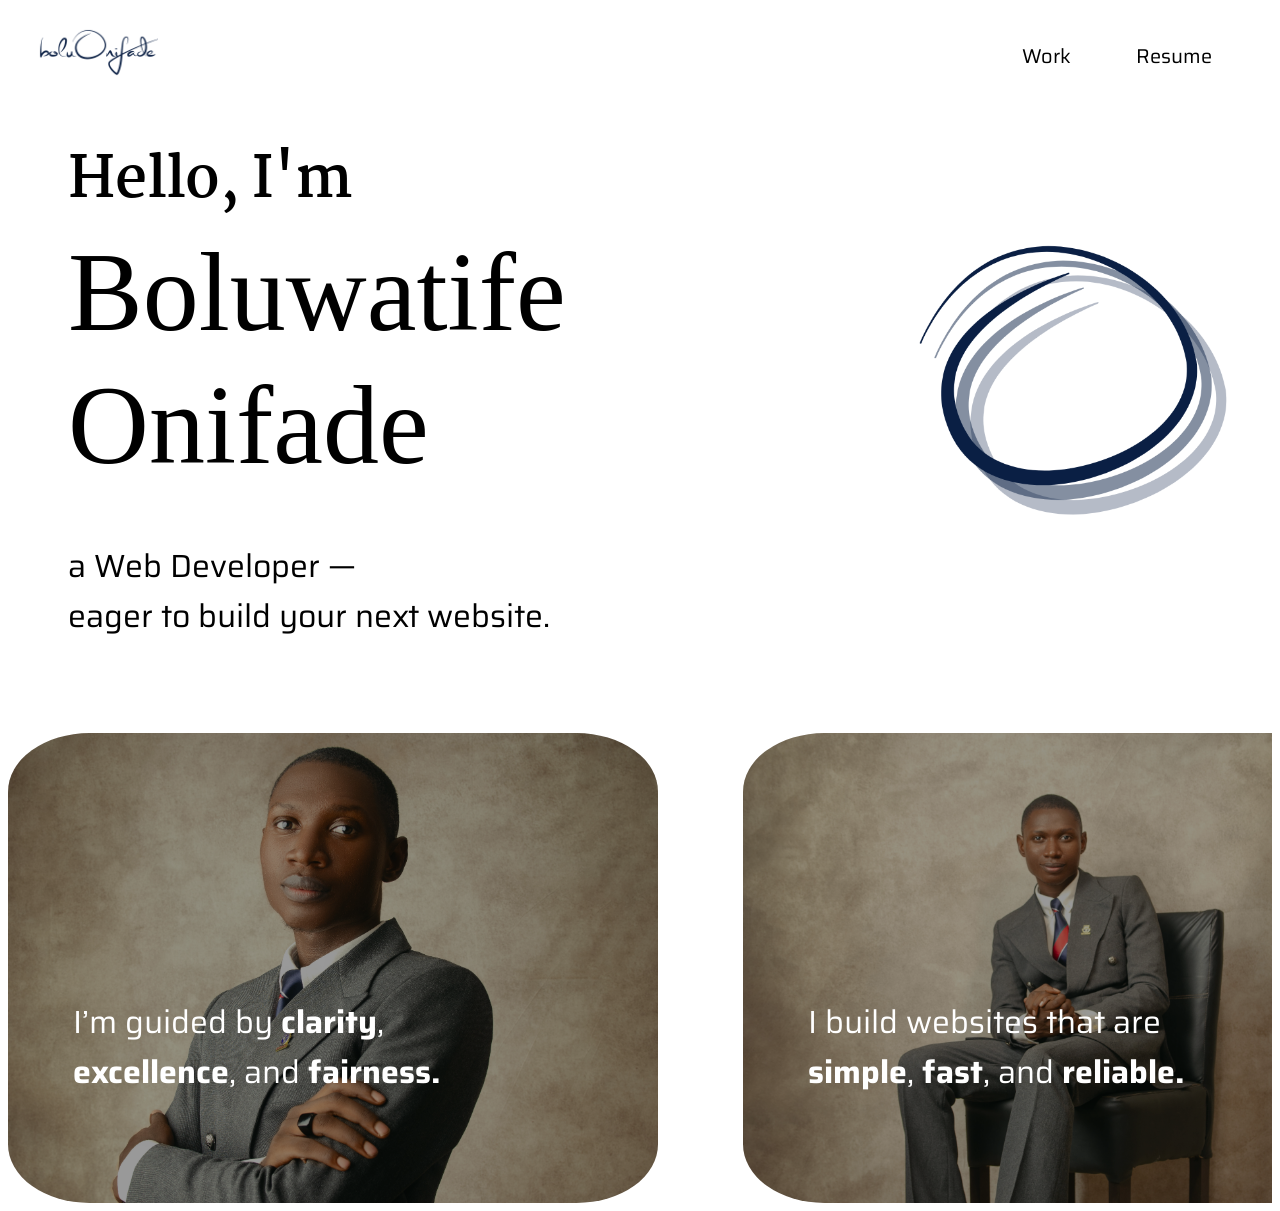
==== index.html @ d2061925 "Add files via upload" ====
<!DOCTYPE html>
<html lang="en">
  <head>
    <meta charset="UTF-8" />
    <meta name="viewport" content="width=device-width, initial-scale=1.0" />
    <title>Boluwatife Onifade</title>
    <link rel="icon" type="images" href="./images/favicon-boluwatife.png" />
    <link rel="stylesheet" href="./mystyle.css" />
    <link rel="preconnect" href="https://fonts.googleapis.com" />
    <link rel="preconnect" href="https://fonts.gstatic.com" crossorigin />
    <link
      href="https://fonts.googleapis.com/css2?family=Martel:wght@200;300;400;600;700;800;900&family=Saira:ital,wght@0,100..900;1,100..900&display=swap"
      rel="stylesheet"
    />
    <link
      href="https://db.onlinewebfonts.com/c/b9e83f196f6fdcc7c09ba36688c8b783?family=StephenType"
      rel="stylesheet"
    />
  </head>
  <body>
    <section id="header">
      <div class="navbar">
        <div class="logo-head">
          <a href="index.html"
            ><img src="./images/logo-head.png" alt="bolu's logo"
          /></a>
        </div>
        <div class="menu-head">
          <a href="#works" class="menu-item">Work</a>
          <a
            href="https://dellightte.github.io/capstone-project-my-resume/"
            target="_blank"
            class="menu-item"
            >Resume</a
          >
        </div>
      </div>
    </section>
    <section id="hero-welcome">
      <div class="hero">
        <div class="hello">
          <h1>
            Hello, I'm <br />
            <span class="stephen"> Boluwatife Onifade </span>
          </h1>
          <h3>
            a Web Developer — <br />
            eager to build your next website.
          </h3>
        </div>
        <div class="rotating-logo">
          <img class="site-icon" src="./images/4.png" alt="site-icon" />
        </div>
      </div>
    </section>
    <section id="about-me">
      <div class="about">
        <div class="first-slide">
          <img
            class="bolu-stand"
            src="./images/dr-boluwatife-4.jpg"
            alt="boluwatife's photo"
          />
          <h3 class="stand-text">
            I’m guided by <span class="bolden">clarity</span>, <br />
            <span class="bolden">excellence</span>, and
            <span class="bolden">fairness.</span>
          </h3>
        </div>
        <div class="second-slide">
          <img
            class="bolu-sit"
            src="./images/dr-boluwatife-3.jpg"
            alt="boluwatife's photo sitting"
          />
          <h3 class="sit-text">
            I build websites that are <br />
            <span class="bolden">simple</span>,
            <span class="bolden">fast</span>, and
            <span class="bolden">reliable.</span>
          </h3>
        </div>
      </div>
    </section>
  </body>
</html>
---- mystyle.css ----
#header {
  position: sticky;
  top: 0;
  z-index: 1;
}

.navbar {
  background-color: white;
  display: flex;
  justify-content: space-between;
  padding-bottom: 5px;
  padding-top: 20px;
  padding-left: 30px;
  padding-right: 30px;
  font-family: "Saira", sans-serif;
}

.logo-head img {
  width: 120px;
}

.menu-head {
  font-size: 1.25rem;
  align-self: center;
}

.menu-head a:link {
  color: black;
  text-decoration: none;
}
.menu-head a:visited {
  color: black;
}
.menu-head a:hover {
  font-weight: bolder;
}

.menu-item {
  margin-left: 30px;
  margin-right: 30px;
}

.hero {
  display: grid;
  grid-template-columns: 1fr 400px;
  grid-template-rows: auto;
  padding-left: 60px;
}

h1 {
  font-family: "Martel", serif;
  font-size: 3.5rem;
}

.stephen {
  font-family: "StephenType";
  font-size: 7rem;
  font-weight: lighter;
}

h3 {
  font-family: "Saira", sans-serif;
  font-weight: normal;
  font-size: 2rem;
}

@keyframes spin {
  0% {
    transform: rotate(0deg);
  }
  100% {
    transform: rotate(360deg);
  }
}

.rotating-logo {
  display: flex;
  align-items: center;
  justify-content: center;
}
.site-icon {
  animation: spin 16s linear infinite;
  width: 80%;
}

.about {
  display: flex;
  gap: 85px;
  align-items: end;
  overflow: auto;
  white-space: nowrap;
  scrollbar-width: none;
  margin-top: 60px;
}

.first-slide {
  flex-basis: 650px;
  flex-shrink: 0;
  height: 470px;
  border-radius: 12.5%;
  position: relative;
  text-align: left;
  color: white;
}

.second-slide {
  flex-basis: 650px;
  flex-shrink: 0;
  height: 470px;
  border-radius: 12.5%;
  position: relative;
  text-align: left;
  color: white;
}

.bolu-stand {
  width: 100%;
  height: 100%;
  border-radius: 12.5%;
  object-fit: cover;
  filter: brightness(0.6);
}

.stand-text {
  position: absolute;
  top: 60%;
  left: 60%;
  transform: translate(-50%, -50%);
  width: 100%;
}

.bolu-sit {
  width: 100%;
  height: 100%;
  border-radius: 12.5%;
  object-fit: cover;
  filter: brightness(0.6);
}

.sit-text {
  position: absolute;
  top: 60%;
  left: 60%;
  transform: translate(-50%, -50%);
  width: 100%;
}

.bolden {
  font-weight: bold;
}


@media (max-width: 680px) {
  .navbar {
    display: flex;
    flex-direction: column;
    align-items: center;
  }

  .hero {
    display: flex;
    flex-direction: column;
    align-items: center;
    text-align: center;
    padding-left: 0;
  }

  .about {
    flex-direction: column;
    overflow: hidden;
    gap: 40px;
    align-items: center;
  }

  .about img {
    border-radius: 6.25%;
  }
}
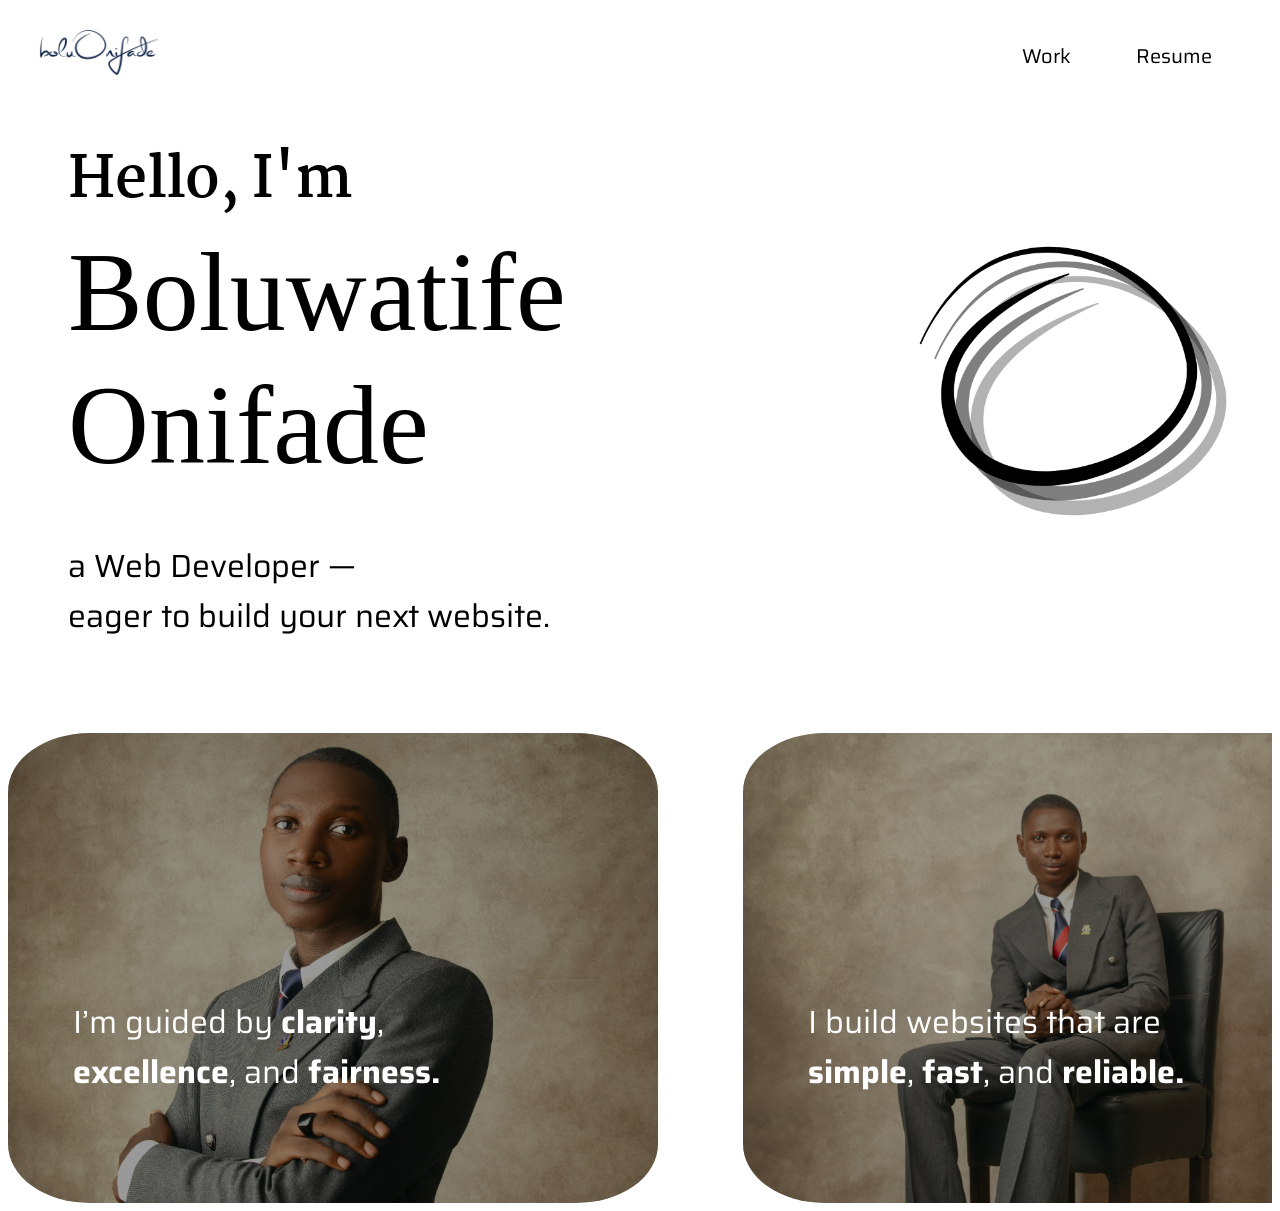
==== commit ef1e318b: "Add files via upload" ====
--- a/index.html
+++ b/index.html
@@ -49,7 +49,7 @@
           </h3>
         </div>
         <div class="rotating-logo">
-          <img class="site-icon" src="./images/4.png" alt="site-icon" />
+          <img class="site-icon" src="./images/black-rotating-logo.png" alt="site-icon" />
         </div>
       </div>
     </section>
--- a/mystyle.css
+++ b/mystyle.css
@@ -87,7 +87,7 @@
   display: flex;
   gap: 85px;
   align-items: end;
-  overflow: auto;
+  overflow-x: scroll;
   white-space: nowrap;
   scrollbar-width: none;
   margin-top: 60px;
@@ -151,6 +151,9 @@
 
 
 @media (max-width: 680px) {
+  h3 {
+    font-size: 1.5rem;
+  }
   .navbar {
     display: flex;
     flex-direction: column;
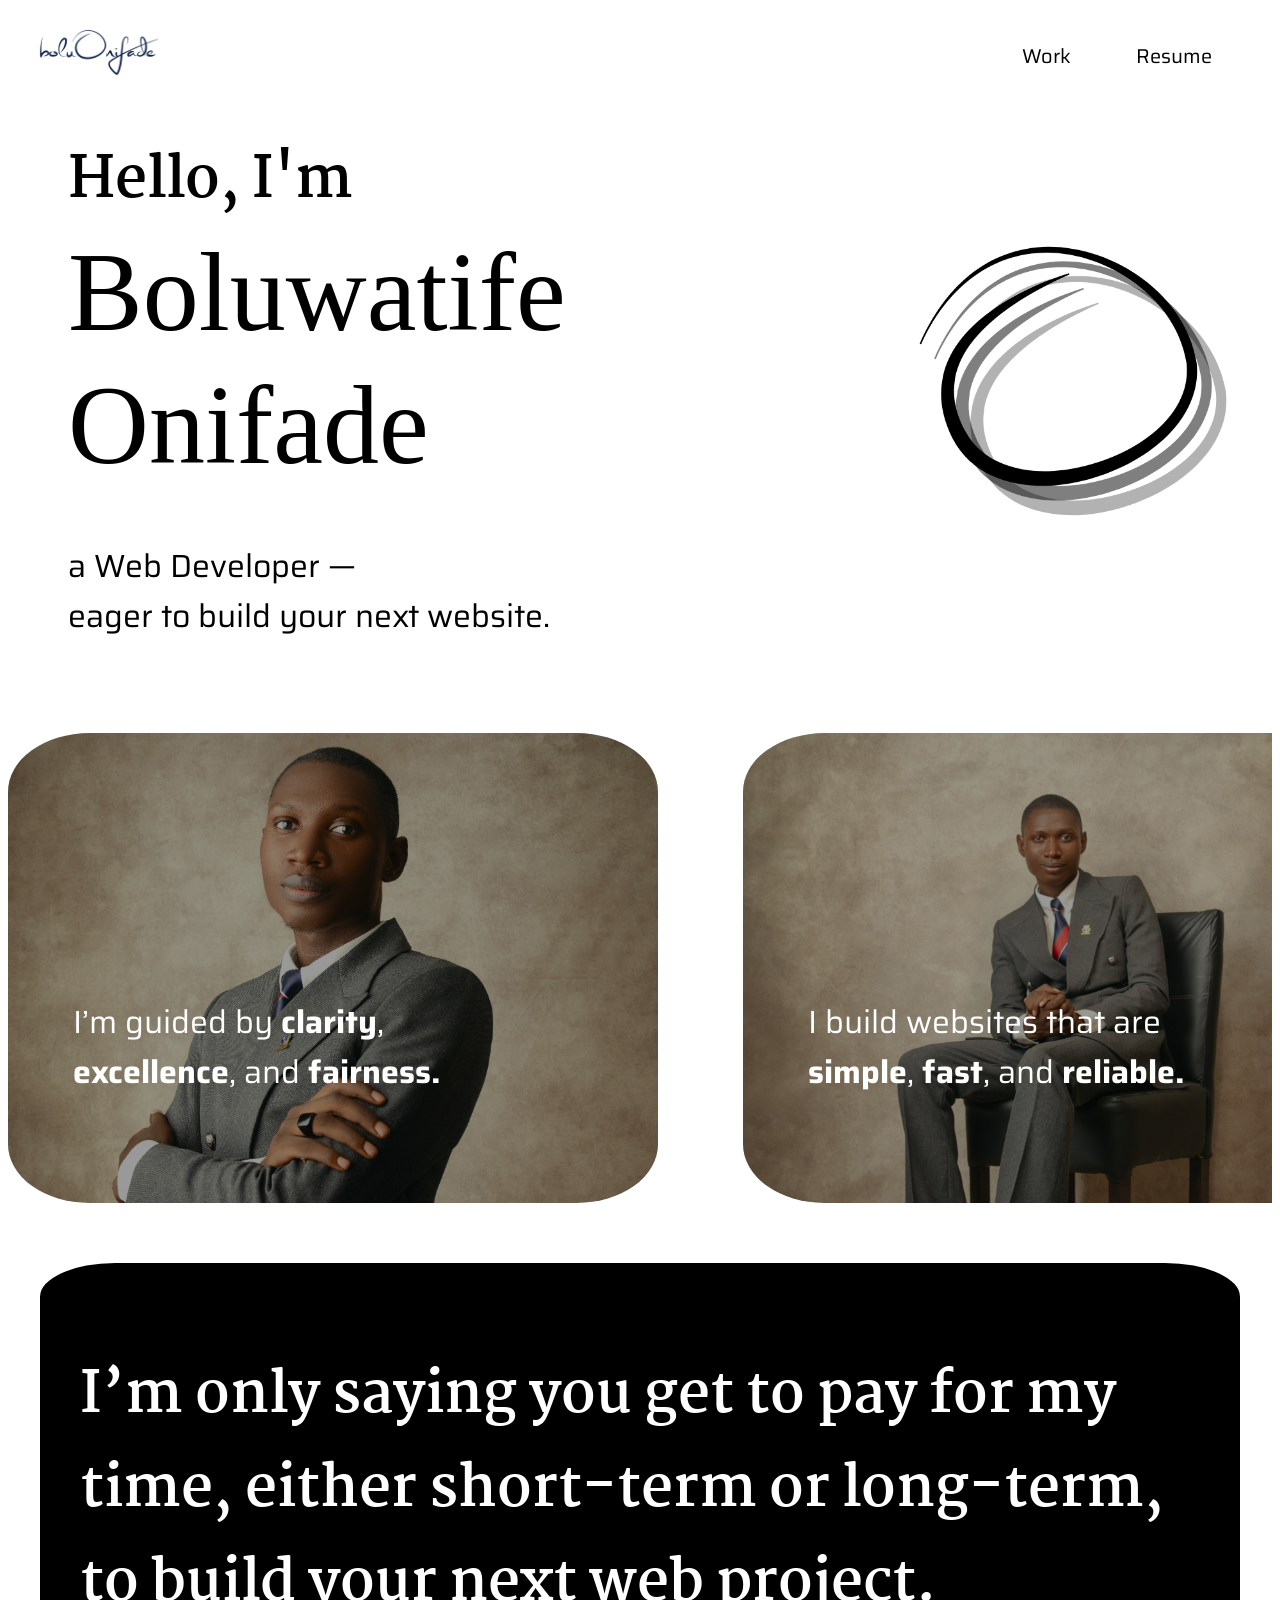
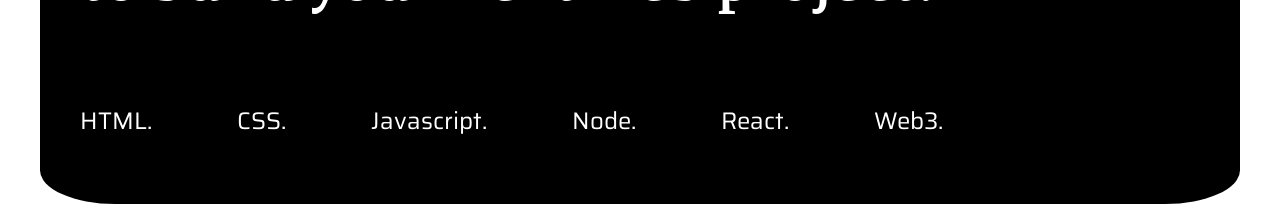
==== commit d65cf360: "Add files via upload" ====
--- a/index.html
+++ b/index.html
@@ -49,7 +49,11 @@
           </h3>
         </div>
         <div class="rotating-logo">
-          <img class="site-icon" src="./images/black-rotating-logo.png" alt="site-icon" />
+          <img
+            class="site-icon"
+            src="./images/black-rotating-logo.png"
+            alt="site-icon"
+          />
         </div>
       </div>
     </section>
@@ -82,5 +86,29 @@
         </div>
       </div>
     </section>
+    <section id="skills">
+      <div class="cover">
+        <div>
+          <h1>
+            I’m only saying you get to pay for 
+            my time, either short-term or 
+            long-term, to build your next web
+            project.
+          </h1>
+        </div>
+        <div class="carousel-body">
+          <div class="carousel-skills">
+            <div class="carousel-track">
+              <p class="skill-carousel">HTML.</p>
+              <p class="skill-carousel">CSS.</p>
+              <p class="skill-carousel">Javascript.</p>
+              <p class="skill-carousel">Node.</p>
+              <p class="skill-carousel">React.</p>
+              <p class="skill-carousel">Web3.</p>
+            </div>
+          </div>
+        </div>
+      </div>
+    </section>
   </body>
 </html>
--- a/mystyle.css
+++ b/mystyle.css
@@ -149,11 +149,39 @@
   font-weight: bold;
 }
 
+#skills {
+  display: flex;
+  justify-content: center;
+  margin-top: 60px;
+}
+.cover {
+  width: 87.5vw;
+  border-radius: 6.25%;
+  background-color: black;
+  text-align: left;
+  color: white;
+  padding: 40px;
+}
+
+.carousel-track {
+  display: flex;
+  justify-content: flex-start;
+  gap: 85px;
+  overflow-x: auto;
+  scrollbar-width: none;
+}
+
+.skill-carousel {
+  font-family: "Saira", sans-serif;
+  font-weight: normal;
+  font-size: 1.5rem;
+}
 
 @media (max-width: 680px) {
   h3 {
     font-size: 1.5rem;
   }
+
   .navbar {
     display: flex;
     flex-direction: column;
@@ -178,4 +206,25 @@
   .about img {
     border-radius: 6.25%;
   }
-}
+
+  .cover {
+    text-align: justify;
+  }
+
+  .cover h1 {
+    font-size: 2rem;
+  }
+
+  .carousel-track {
+    display: grid;
+    gap: 1px;
+    grid-template-columns: 1fr 1fr 1fr;
+    grid-template-rows: repeat(2, 1fr);
+  }
+
+  .carousel-track p {
+    margin: 0;
+    font-size: 1rem;
+    font-weight: lighter;
+  }
+}
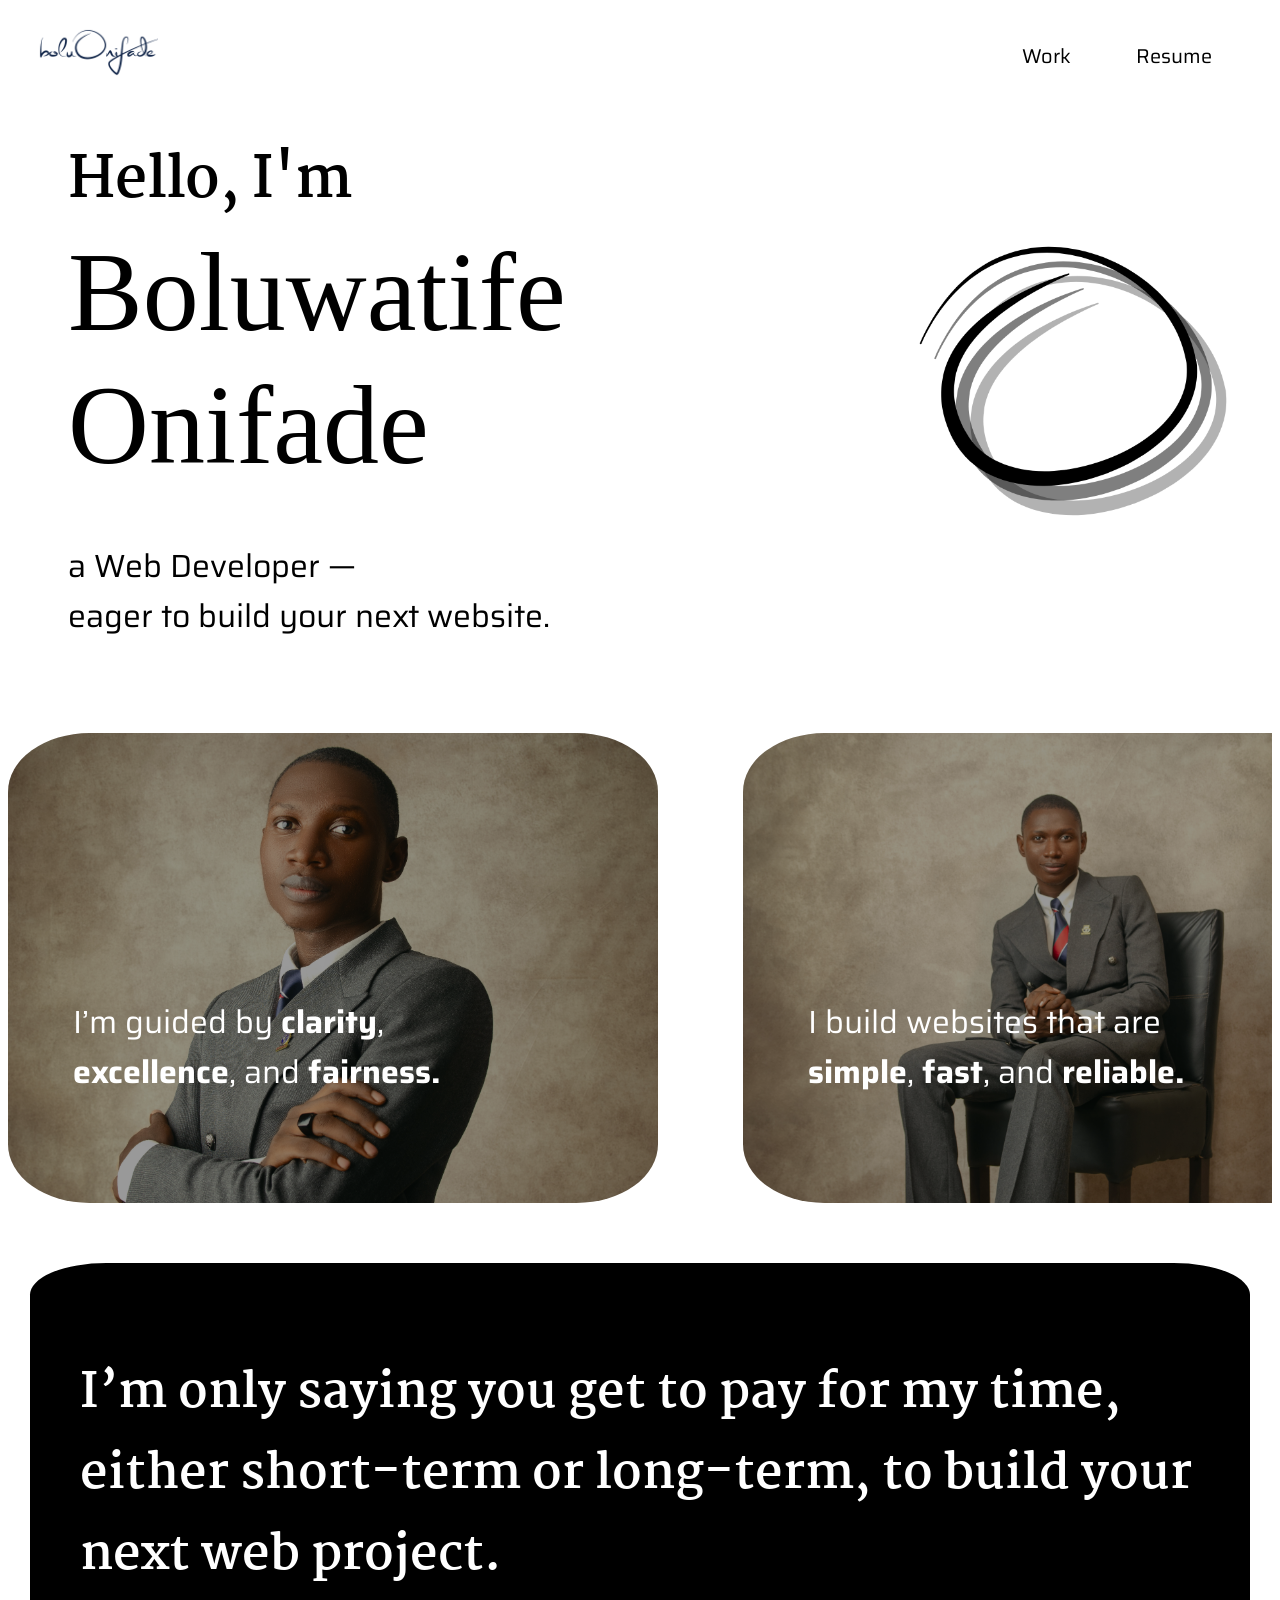
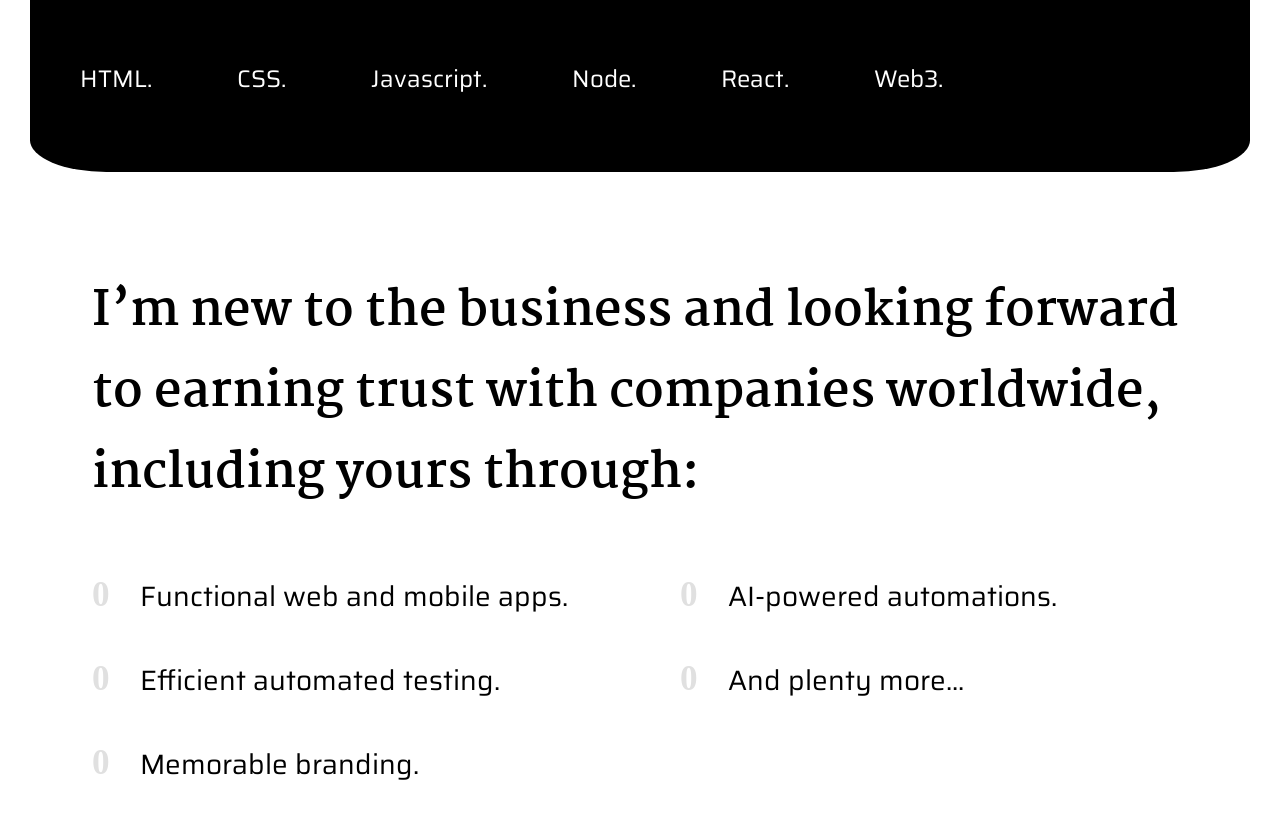
==== commit f7491243: "Add files via upload" ====
--- a/index.html
+++ b/index.html
@@ -90,10 +90,8 @@
       <div class="cover">
         <div>
           <h1>
-            I’m only saying you get to pay for 
-            my time, either short-term or 
-            long-term, to build your next web
-            project.
+            I’m only saying you get to pay for my time, either short-term or
+            long-term, to build your next web project.
           </h1>
         </div>
         <div class="carousel-body">
@@ -110,5 +108,25 @@
         </div>
       </div>
     </section>
+    <section id="services">
+      <div class="cover-services">
+        <div>
+          <h1 class="service-text">
+            I’m new to the business and looking 
+            forward to earning trust with companies
+            worldwide, including yours through:
+          </h1>
+        </div>
+        <div>
+          <ol class="list-grid">
+            <li class="list-items">Functional web and mobile apps.</li>
+            <li class="list-items">Efficient automated testing.</li>
+            <li class="list-items">Memorable branding.</li>
+            <li class="list-items">AI-powered automations.</li>
+            <li class="list-items">And plenty more...</li>
+          </ol>
+        </div>
+      </div>
+    </section>
   </body>
 </html>
--- a/mystyle.css
+++ b/mystyle.css
@@ -160,7 +160,11 @@
   background-color: black;
   text-align: left;
   color: white;
-  padding: 40px;
+  padding: 50px;
+}
+
+.cover h1 {
+  font-size: 3rem;
 }
 
 .carousel-track {
@@ -175,6 +179,51 @@
   font-family: "Saira", sans-serif;
   font-weight: normal;
   font-size: 1.5rem;
+}
+
+#services {
+  display: flex;
+  justify-content: center;
+  margin-top: 60px;
+}
+
+.cover-services {
+  width: 95vw;
+  border-radius: 6.25%;
+  text-align: left;
+  color: black;
+}
+
+.service-text {
+  font-family: "Martel", serif;
+  font-size: 3rem;
+  padding-left: 60px;
+  padding-right: 60px;
+}
+
+.list-grid {
+  display: grid;
+  grid-auto-flow: column;
+  grid-template-columns: 1fr 1fr;
+  grid-template-rows: 1fr 1fr 1fr;
+  list-style: none;
+  text-align: left;
+}
+
+.list-items {
+  font-family: "Saira", sans-serif;
+  font-weight: normal;
+  font-size: 1.75rem;
+  margin: 20px;
+}
+
+.list-items::before {
+  content: "0";
+  color: #e0e0e0;
+  margin-right: 30px;
+  font-family: "StephenType";
+  font-size: 2.2rem;
+  font-weight: bold;
 }
 
 @media (max-width: 680px) {
@@ -225,6 +274,31 @@
   .carousel-track p {
     margin: 0;
     font-size: 1rem;
-    font-weight: lighter;
-  }
-}
+    font-weight: normal;
+  }
+
+  .service-text {
+    font-size: 2rem;
+    padding: 10px;
+    text-align: justify;
+  }
+
+  .list-grid {
+    padding: 0;
+    display: grid;
+    grid-auto-flow: column;
+    grid-template-columns: 1fr;
+    grid-template-rows: repeat(5, 1fr);
+  }
+
+  .list-items {
+    font-size: 1.5rem;
+    margin: 10px;
+  }
+
+  .list-items::before {
+    font-family: "StephenType";
+    font-size: 2.2rem;
+    margin-right: 10px;
+  }
+}
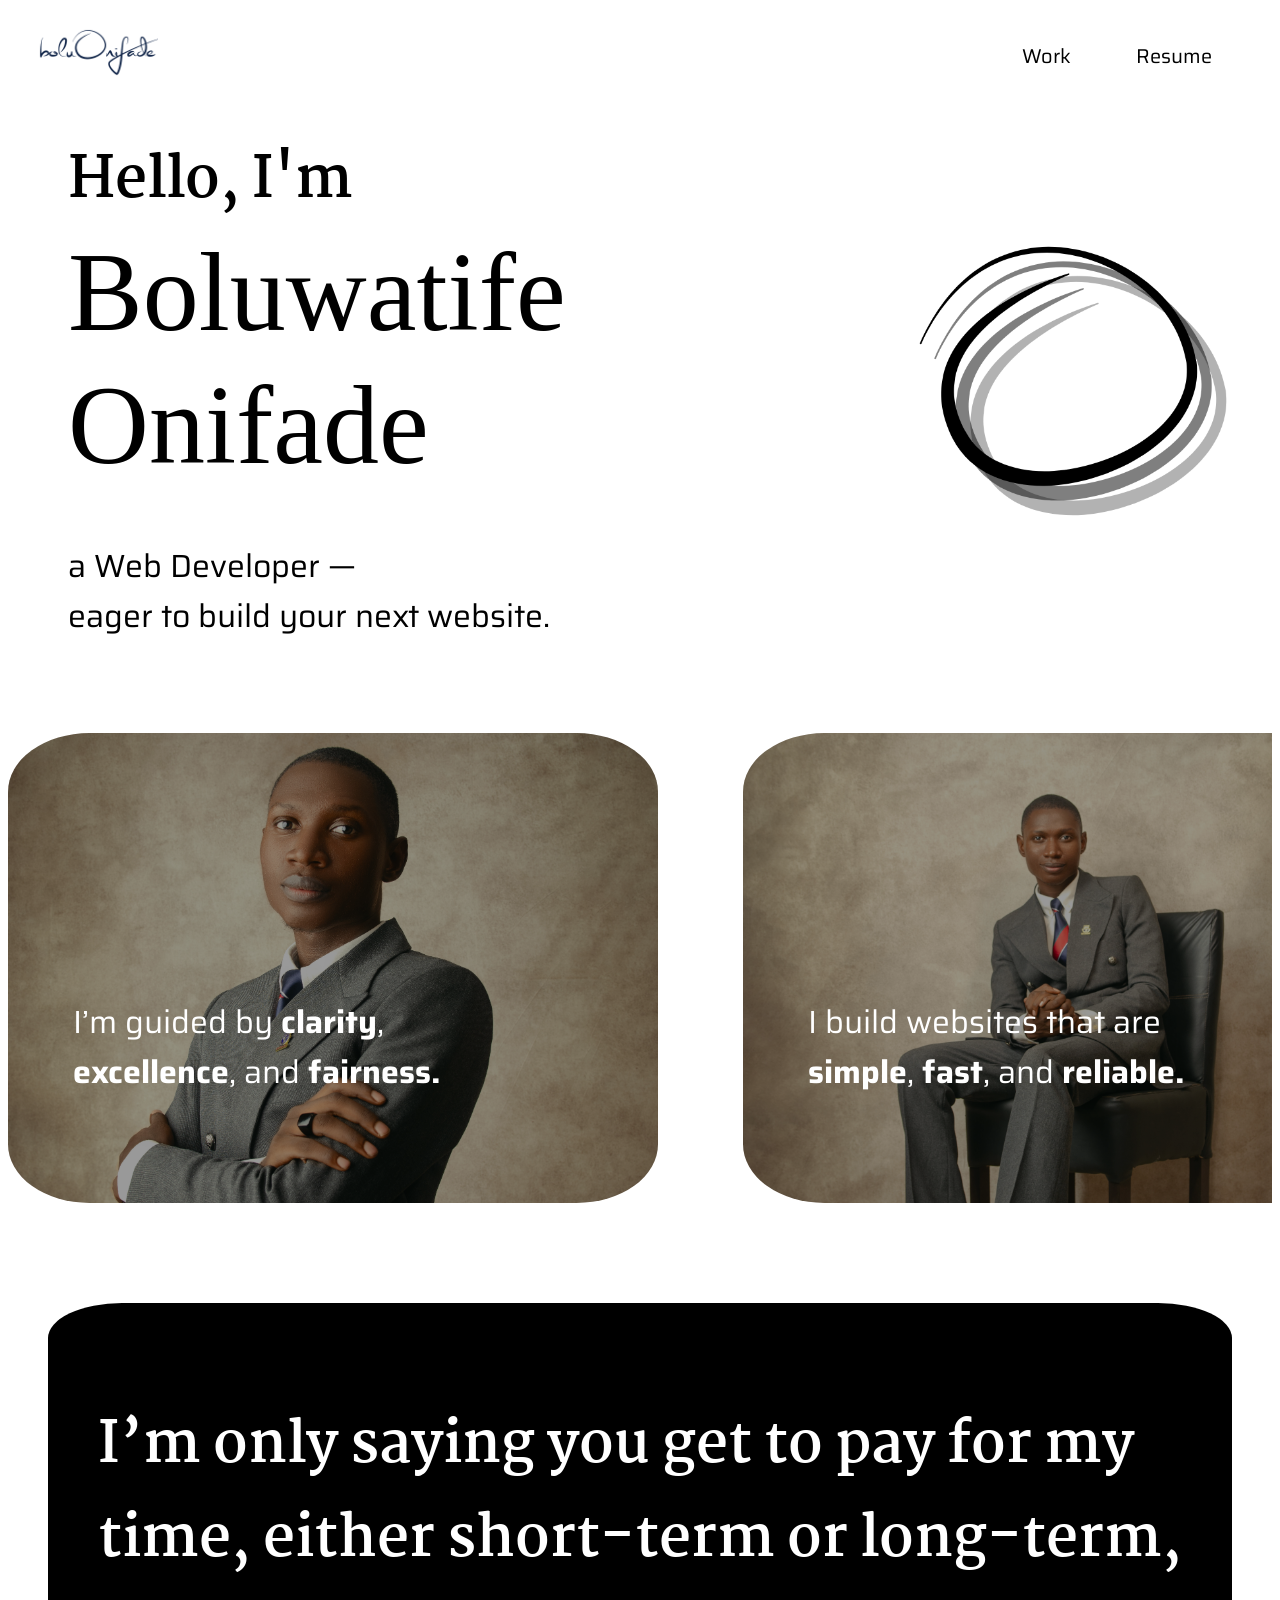
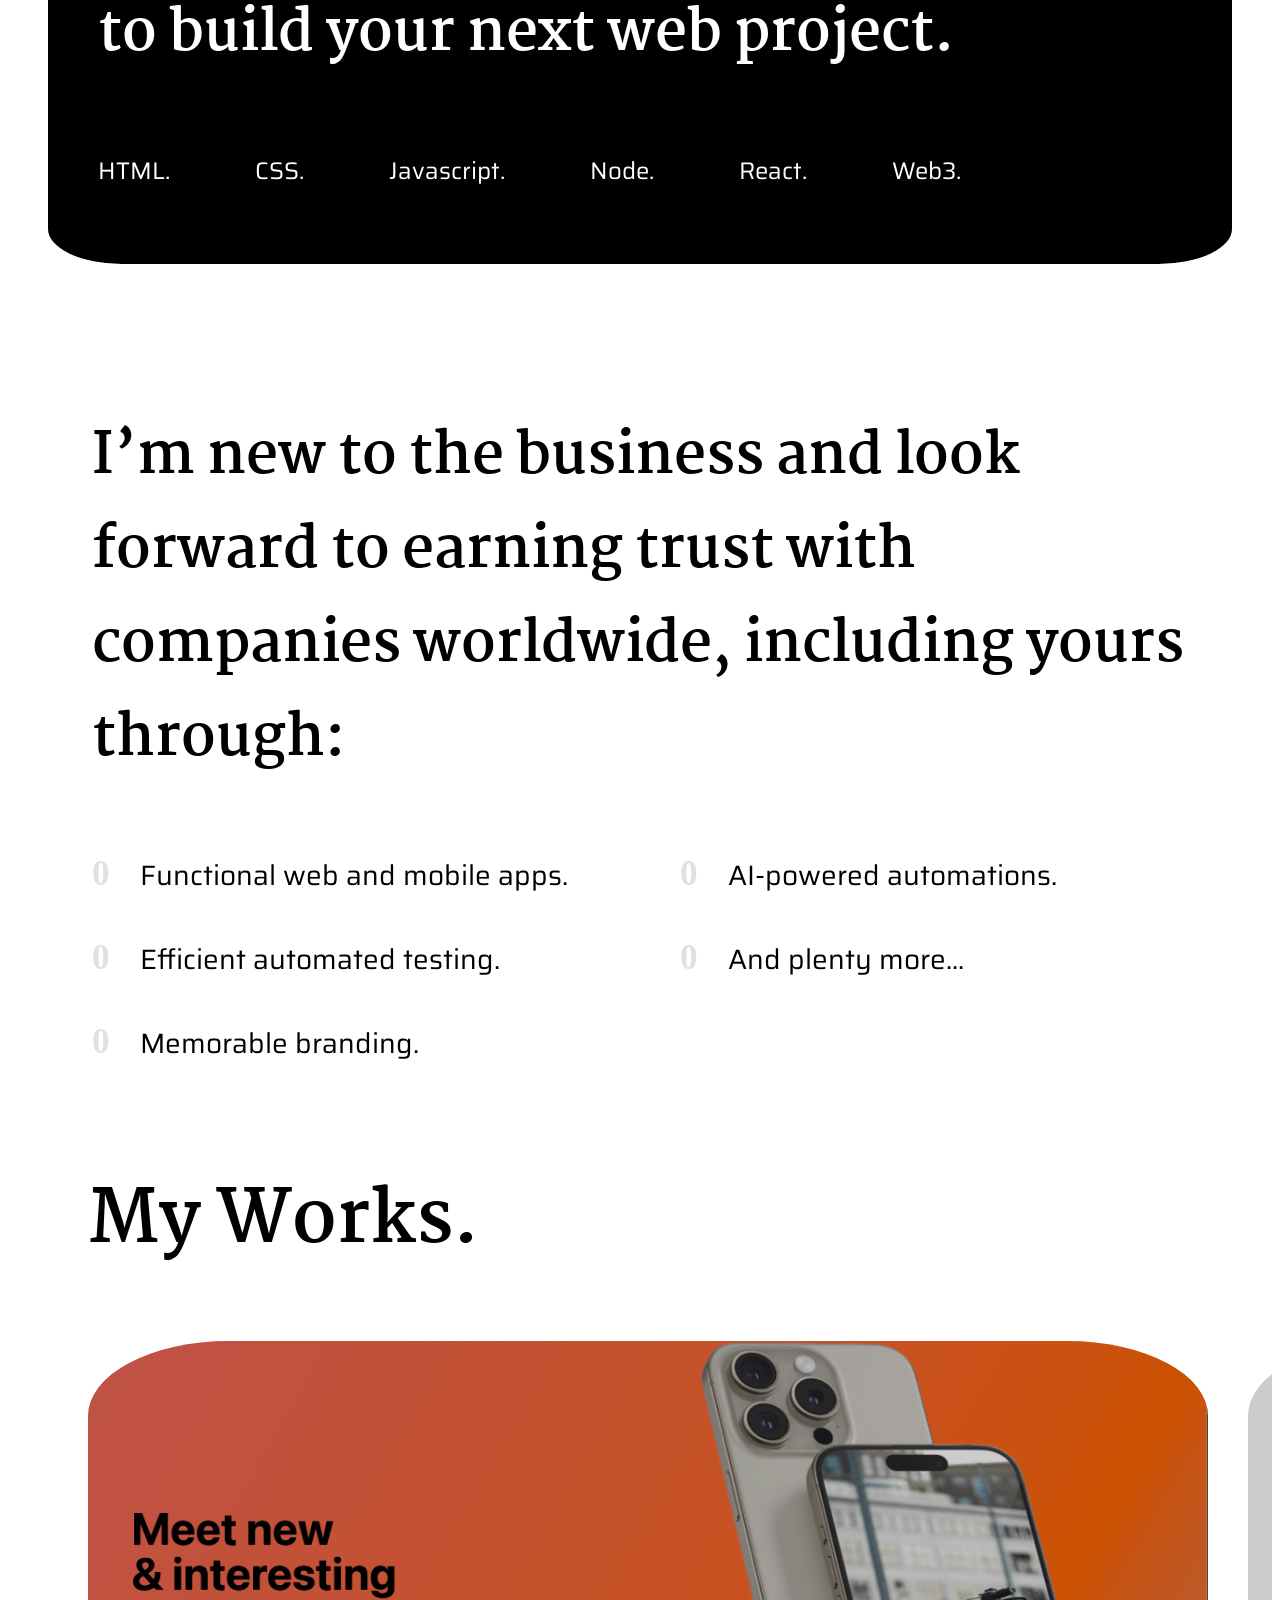
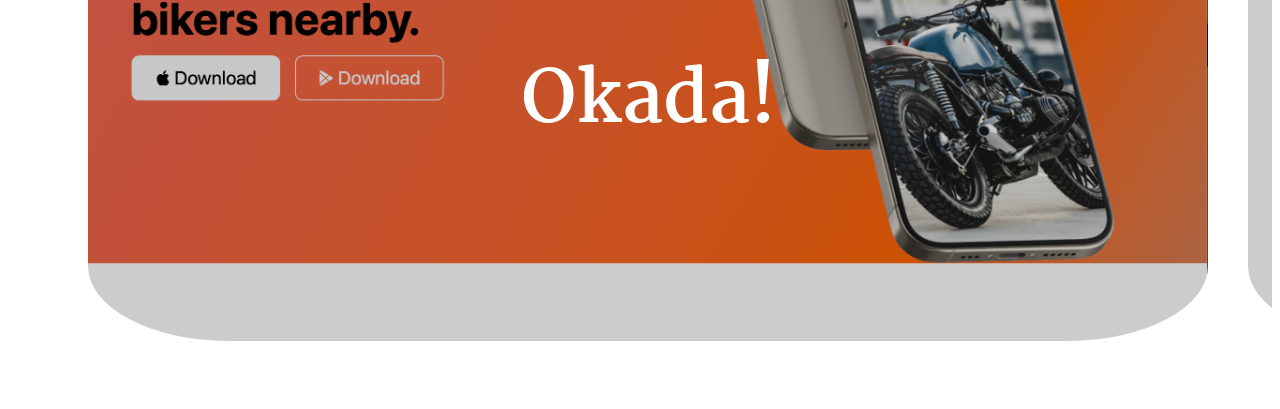
==== commit b4941b74: "Add files via upload" ====
--- a/index.html
+++ b/index.html
@@ -112,9 +112,8 @@
       <div class="cover-services">
         <div>
           <h1 class="service-text">
-            I’m new to the business and looking 
-            forward to earning trust with companies
-            worldwide, including yours through:
+            I’m new to the business and look forward to earning trust with
+            companies worldwide, including yours through:
           </h1>
         </div>
         <div>
@@ -128,5 +127,28 @@
         </div>
       </div>
     </section>
+    <section id="works">
+      <div class="work-cover">
+        <h1 class="works-text">My Works.</h1>
+      </div>
+    </section>
+    <section id="portfolio">
+      <div class="portfolio-container">
+        <div class="cover-works">
+          <img
+            src="./images/okada-webview.png"
+            alt="okada site screenshot"
+          />
+          <a href="https://dellightte.github.io/okada/" target="_blank"><h1 class="works-text">Okada!</h1></a>
+        </div>
+        <div class="cover-works">
+          <img
+            src="./images/apicalx-webview.png"
+            alt="apicalx site screenshot"
+          />
+          <a href="https://dellightte.github.io/apicalX/" target="_blank"><h1 class="works-text">ApicalX</h1></a>
+        </div>
+      </div>
+    </section>
   </body>
 </html>
--- a/mystyle.css
+++ b/mystyle.css
@@ -161,11 +161,9 @@
   text-align: left;
   color: white;
   padding: 50px;
-}
-
-.cover h1 {
-  font-size: 3rem;
-}
+  margin: 40px;
+}
+
 
 .carousel-track {
   display: flex;
@@ -196,7 +194,6 @@
 
 .service-text {
   font-family: "Martel", serif;
-  font-size: 3rem;
   padding-left: 60px;
   padding-right: 60px;
 }
@@ -226,6 +223,65 @@
   font-weight: bold;
 }
 
+.work-cover {
+  width: 95vw;
+  text-align: left;
+  padding-left: 80px;
+}
+
+.works-text {
+  font-family: "Martel", serif;
+  font-size: 4.5rem;
+}
+
+.portfolio-container {
+  display: flex;
+  justify-content: left;
+  overflow: auto;
+  gap: 40px;
+  padding-left: 80px;
+  scrollbar-width: none;
+}
+
+.cover-works {
+  width: 87.5vw;
+  border-radius: 12.5%;
+  height: 600px;
+  margin-bottom: 60px;
+  position: relative;
+  text-align: center;
+  color: white;
+  flex-shrink: 0;
+}
+
+.cover-works img {
+  width: 100%;
+  height: 100%;
+  border-radius: 12.5%;
+  object-fit: cover;
+  filter: brightness(0.8);
+}
+
+.cover-works h1 {
+  position: absolute;
+  top: 50%;
+  left: 50%;
+  transform: translate(-50%, -50%);
+  width: 100%;
+}
+
+.cover-works a:link {
+  color: white;
+}
+
+.cover-works a:visited {
+  color: white;
+}
+
+.cover-works a:hover {
+  color: rgb(243, 243, 243);
+}
+
 @media (max-width: 680px) {
   h3 {
     font-size: 1.5rem;
@@ -257,7 +313,9 @@
   }
 
   .cover {
-    text-align: justify;
+    text-align: left;
+    padding: 10px;
+    margin: 0;
   }
 
   .cover h1 {
@@ -278,9 +336,9 @@
   }
 
   .service-text {
-    font-size: 2rem;
+    font-size: 1.9rem;
     padding: 10px;
-    text-align: justify;
+    text-align: left;
   }
 
   .list-grid {
@@ -292,7 +350,7 @@
   }
 
   .list-items {
-    font-size: 1.5rem;
+    font-size: 1.25rem;
     margin: 10px;
   }
 
@@ -301,4 +359,35 @@
     font-size: 2.2rem;
     margin-right: 10px;
   }
-}
+
+  .work-cover {
+    padding: 0;
+  }
+
+  .works-text {
+    font-size: 3.5rem;
+  }
+
+  .portfolio-container {
+    display: flex;
+    flex-direction: column;
+    overflow: hidden;
+    padding: 0;
+    justify-content: center;
+    align-items: center;
+  }
+
+  .cover-works {
+    height: 200px;
+    margin: 0;
+    border-radius: 6.25%;
+  }
+
+  .cover-works img {
+    border-radius: 6.25%;
+  }
+
+  .cover-works h1 {
+    font-size: 2rem;
+  }
+}
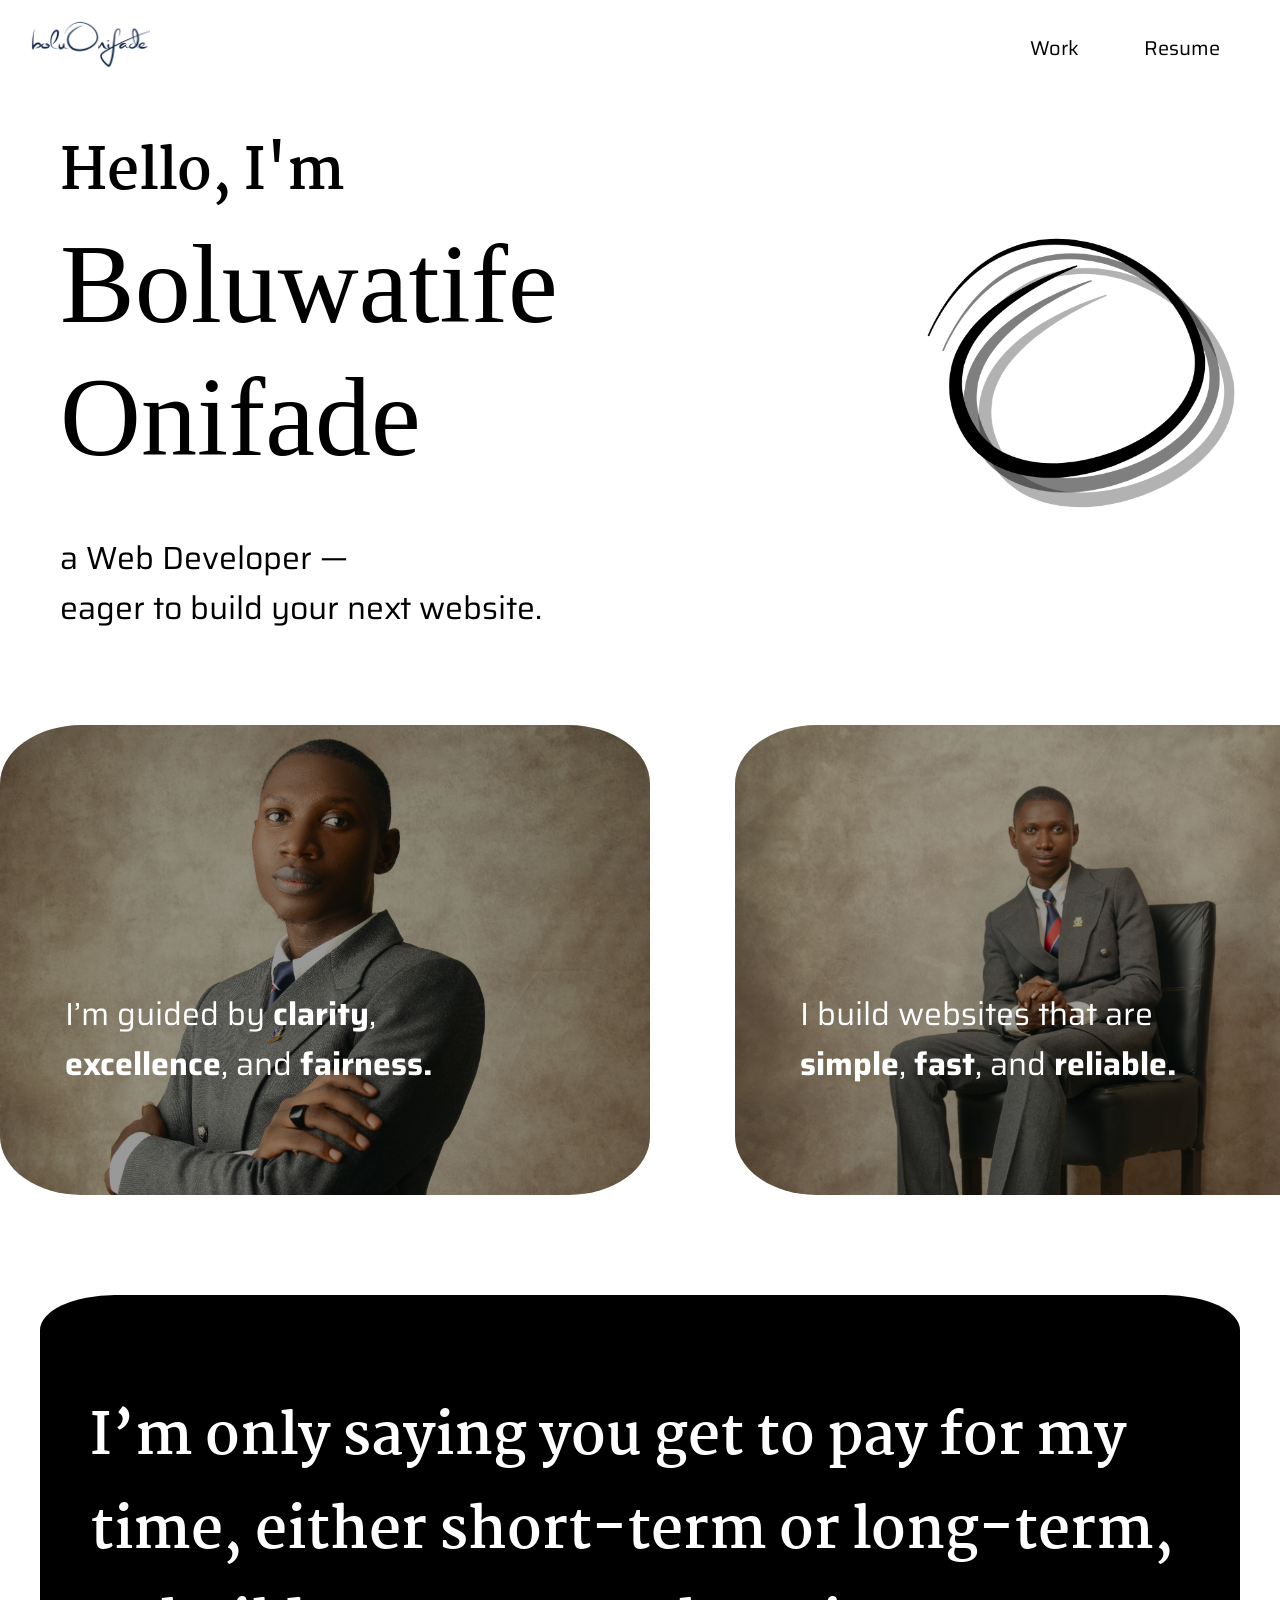
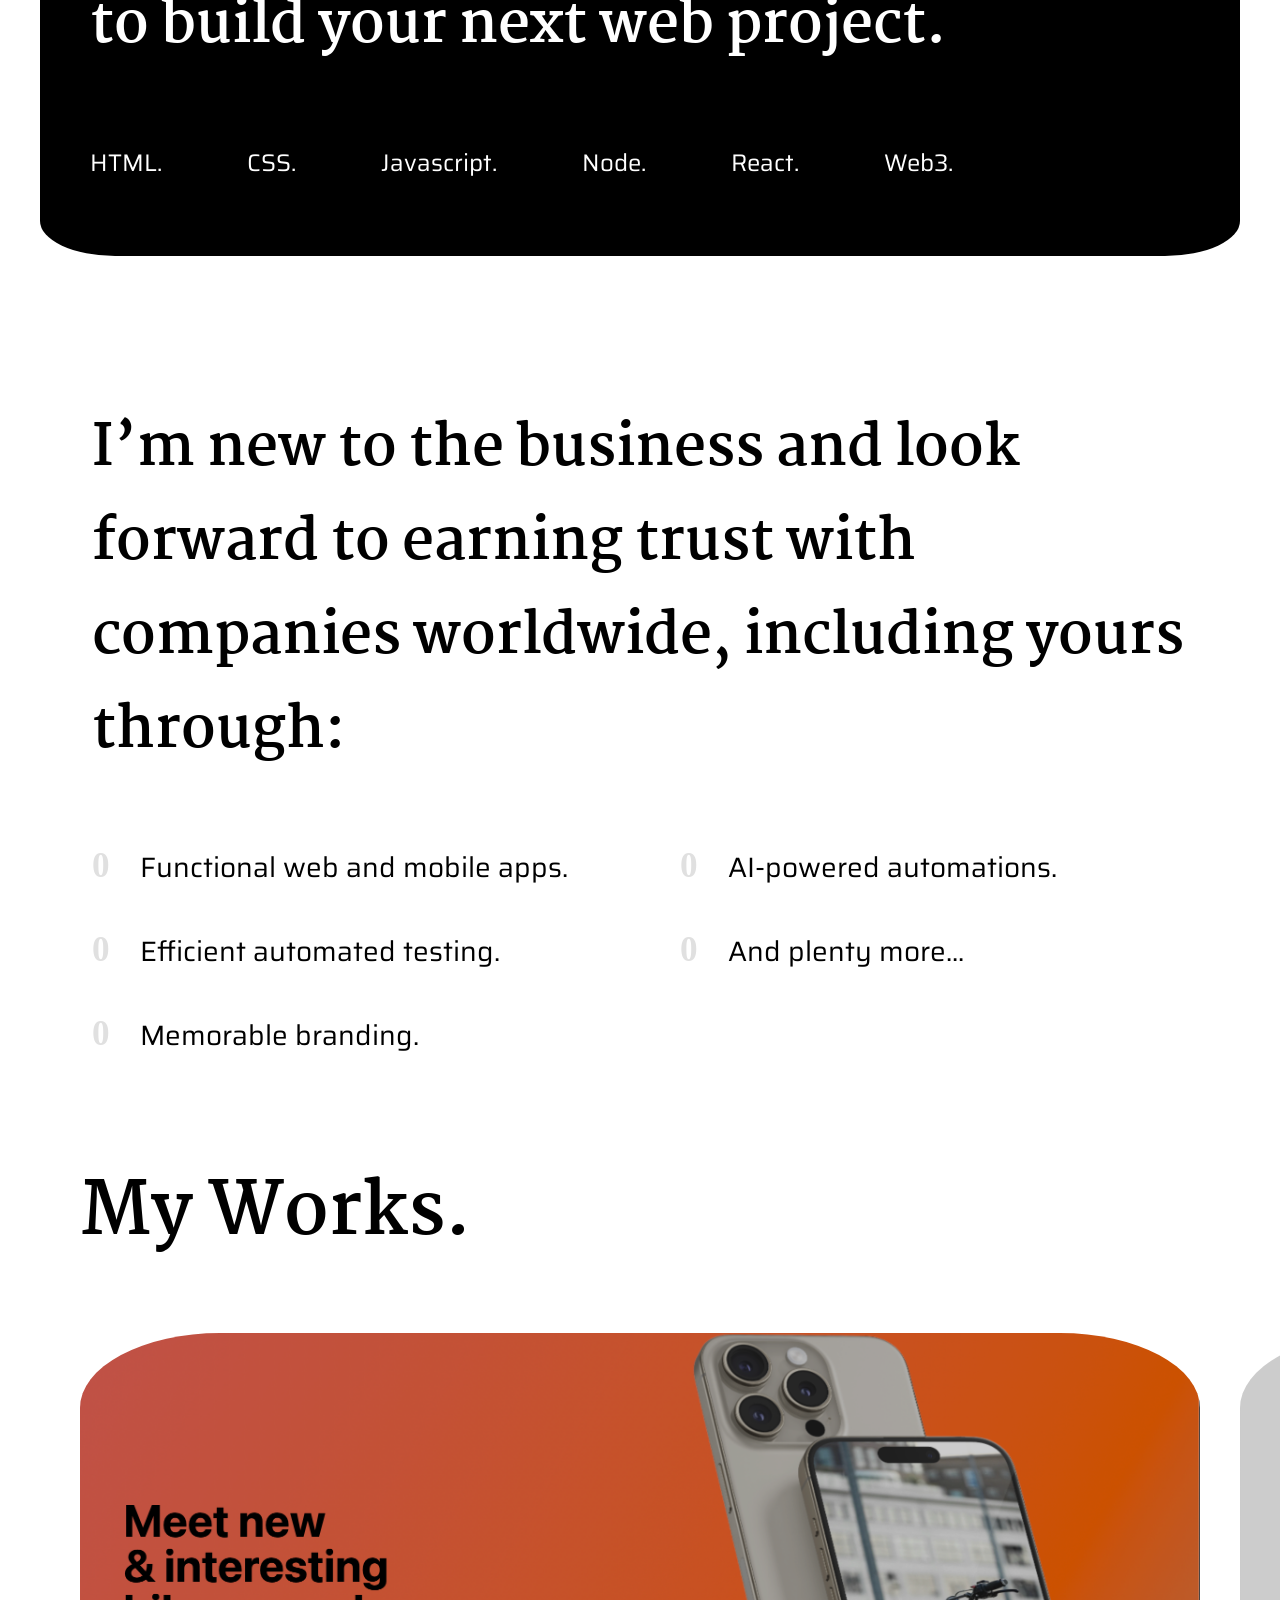
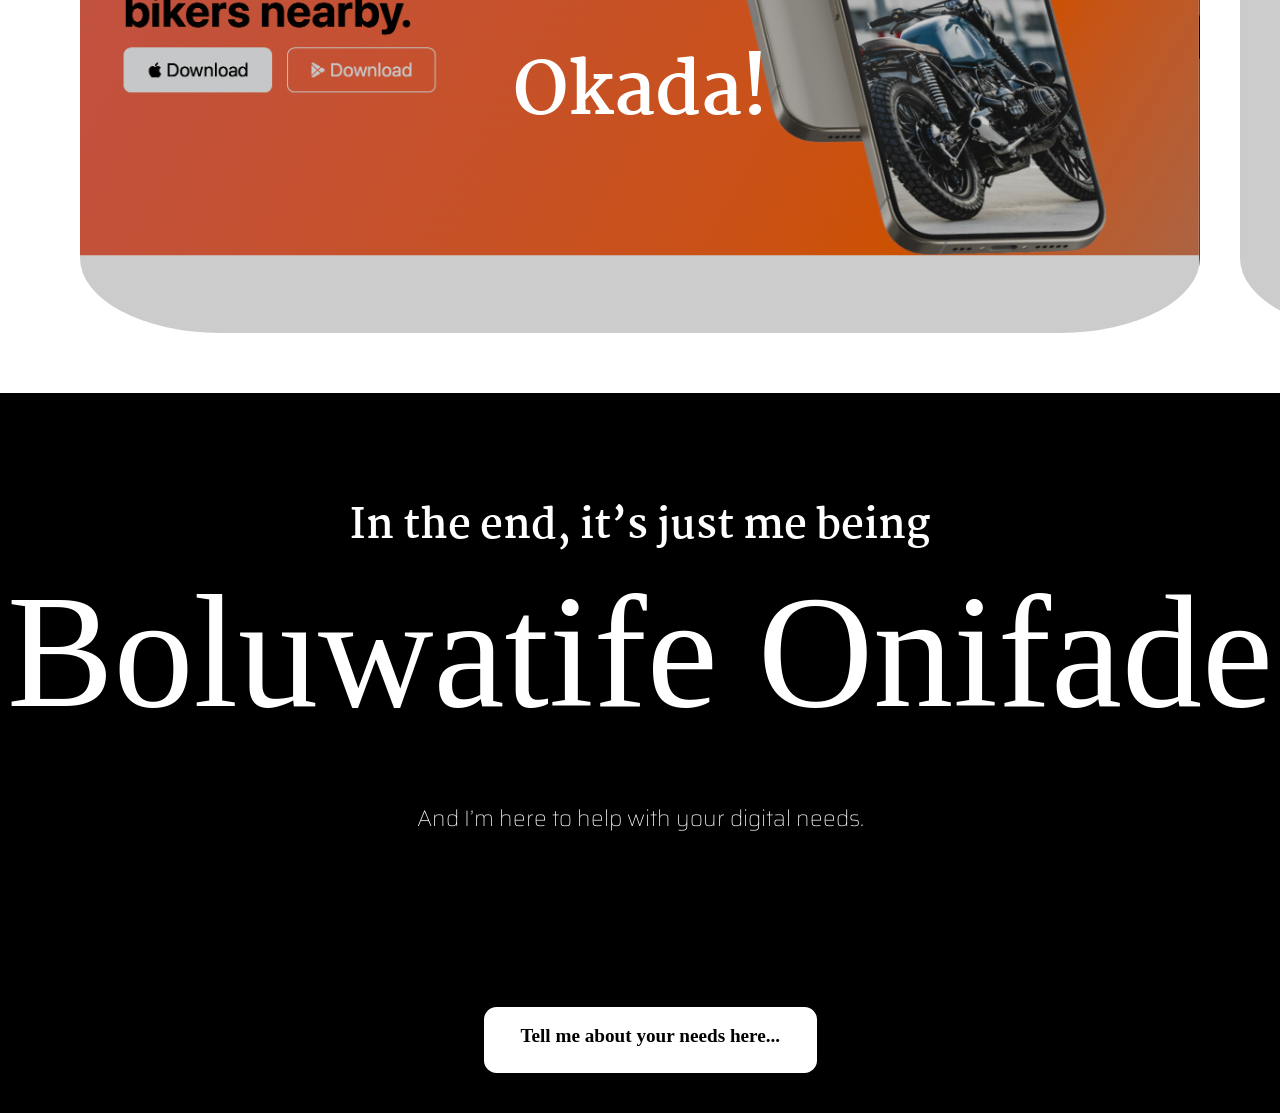
==== commit 71c2af68: "Add files via upload" ====
--- a/index.html
+++ b/index.html
@@ -135,18 +135,37 @@
     <section id="portfolio">
       <div class="portfolio-container">
         <div class="cover-works">
-          <img
-            src="./images/okada-webview.png"
-            alt="okada site screenshot"
-          />
-          <a href="https://dellightte.github.io/okada/" target="_blank"><h1 class="works-text">Okada!</h1></a>
+          <img src="./images/okada-webview.png" alt="okada site screenshot" />
+          <a href="https://dellightte.github.io/okada/" target="_blank"
+            ><h1 class="works-text">Okada!</h1></a
+          >
         </div>
         <div class="cover-works">
           <img
             src="./images/apicalx-webview.png"
             alt="apicalx site screenshot"
           />
-          <a href="https://dellightte.github.io/apicalX/" target="_blank"><h1 class="works-text">ApicalX</h1></a>
+          <a href="https://dellightte.github.io/apicalX/" target="_blank"
+            ><h1 class="works-text">ApicalX</h1></a
+          >
+        </div>
+      </div>
+    </section>
+    <section id="footer">
+      <div class="footer-cover">
+        <div class="footer-1">
+          <h1 class="footer-text">
+            In the end, it’s just me being <br />
+            <span class="stephen-footer"> Boluwatife Onifade </span>
+          </h1>
+        </div>
+        <div class="footer-2">
+          <h3>And I’m here to help with your digital needs.</h3>
+        </div>
+        <div class="footer-3">
+          <a class="footer-button" href="mailto:lobabolu2024@gmail.com">
+            Tell me about your needs here...
+          </a>
         </div>
       </div>
     </section>
--- a/mystyle.css
+++ b/mystyle.css
@@ -1,3 +1,7 @@
+body {
+  margin: 0;
+}
+
 #header {
   position: sticky;
   top: 0;
@@ -164,7 +168,6 @@
   margin: 40px;
 }
 
-
 .carousel-track {
   display: flex;
   justify-content: flex-start;
@@ -282,6 +285,90 @@
   color: rgb(243, 243, 243);
 }
 
+#footer {
+  background-color: black;
+}
+
+.footer-cover {
+  display: flex;
+  flex-direction: column;
+  padding-top: 20px;
+  height: 700px;
+  align-items: center;
+  justify-content: flex-start;
+  text-align: center;
+  position: relative;
+}
+
+.footer-3 {
+  position: absolute;
+  bottom: 40px;
+}
+
+.footer-text {
+  font-family: "Martel", serif;
+  font-size: 2.5rem;
+  color: white;
+  margin-top: 80px;
+}
+
+.stephen-footer {
+  font-family: "StephenType";
+  font-size: 10rem;
+  font-weight: lighter;
+}
+
+.footer-cover h3 {
+  font-family: "Saira", serif;
+  font-size: 1.4rem;
+  color: white;
+  font-weight: lighter;
+}
+
+.footer-button {
+  appearance: none;
+  background-color: white;
+  border: 2px solid white;
+  border-radius: 12.5px;
+  width: 20%;
+  color: black;
+  cursor: pointer;
+  display: inline-block;
+  font-family: "Martel", serif;
+  font-size: 1.2rem;
+  font-weight: 600;
+  line-height: normal;
+  margin: 0;
+  min-height: 30px;
+  min-width: 0;
+  outline: none;
+  padding: 16px 24px;
+  text-align: center;
+  text-decoration: none;
+  transition: all 300ms cubic-bezier(0.23, 1, 0.32, 1);
+  user-select: none;
+  -webkit-user-select: none;
+  touch-action: manipulation;
+  width: 90%;
+  will-change: transform;
+}
+
+.footer-button:disabled {
+  pointer-events: none;
+}
+
+.footer-button:hover {
+  color: #fff;
+  background-color: #1a1a1a;
+  box-shadow: rgba(0, 0, 0, 0.25) 0 8px 15px;
+  transform: translateY(-2px);
+}
+
+.footer-button:active {
+  box-shadow: none;
+  transform: translateY(0);
+}
+
 @media (max-width: 680px) {
   h3 {
     font-size: 1.5rem;
@@ -390,4 +477,25 @@
   .cover-works h1 {
     font-size: 2rem;
   }
-}
+
+  #footer {
+    margin-top: 40px;
+  }
+
+  .footer-cover {
+    position: relative;
+  }
+
+  .footer-3 {
+    position: absolute;
+    bottom: 60px;
+  }
+
+  .footer-text {
+    font-size: 2rem;
+  }
+
+  .stephen-footer {
+    font-size: 5rem;
+  }
+}
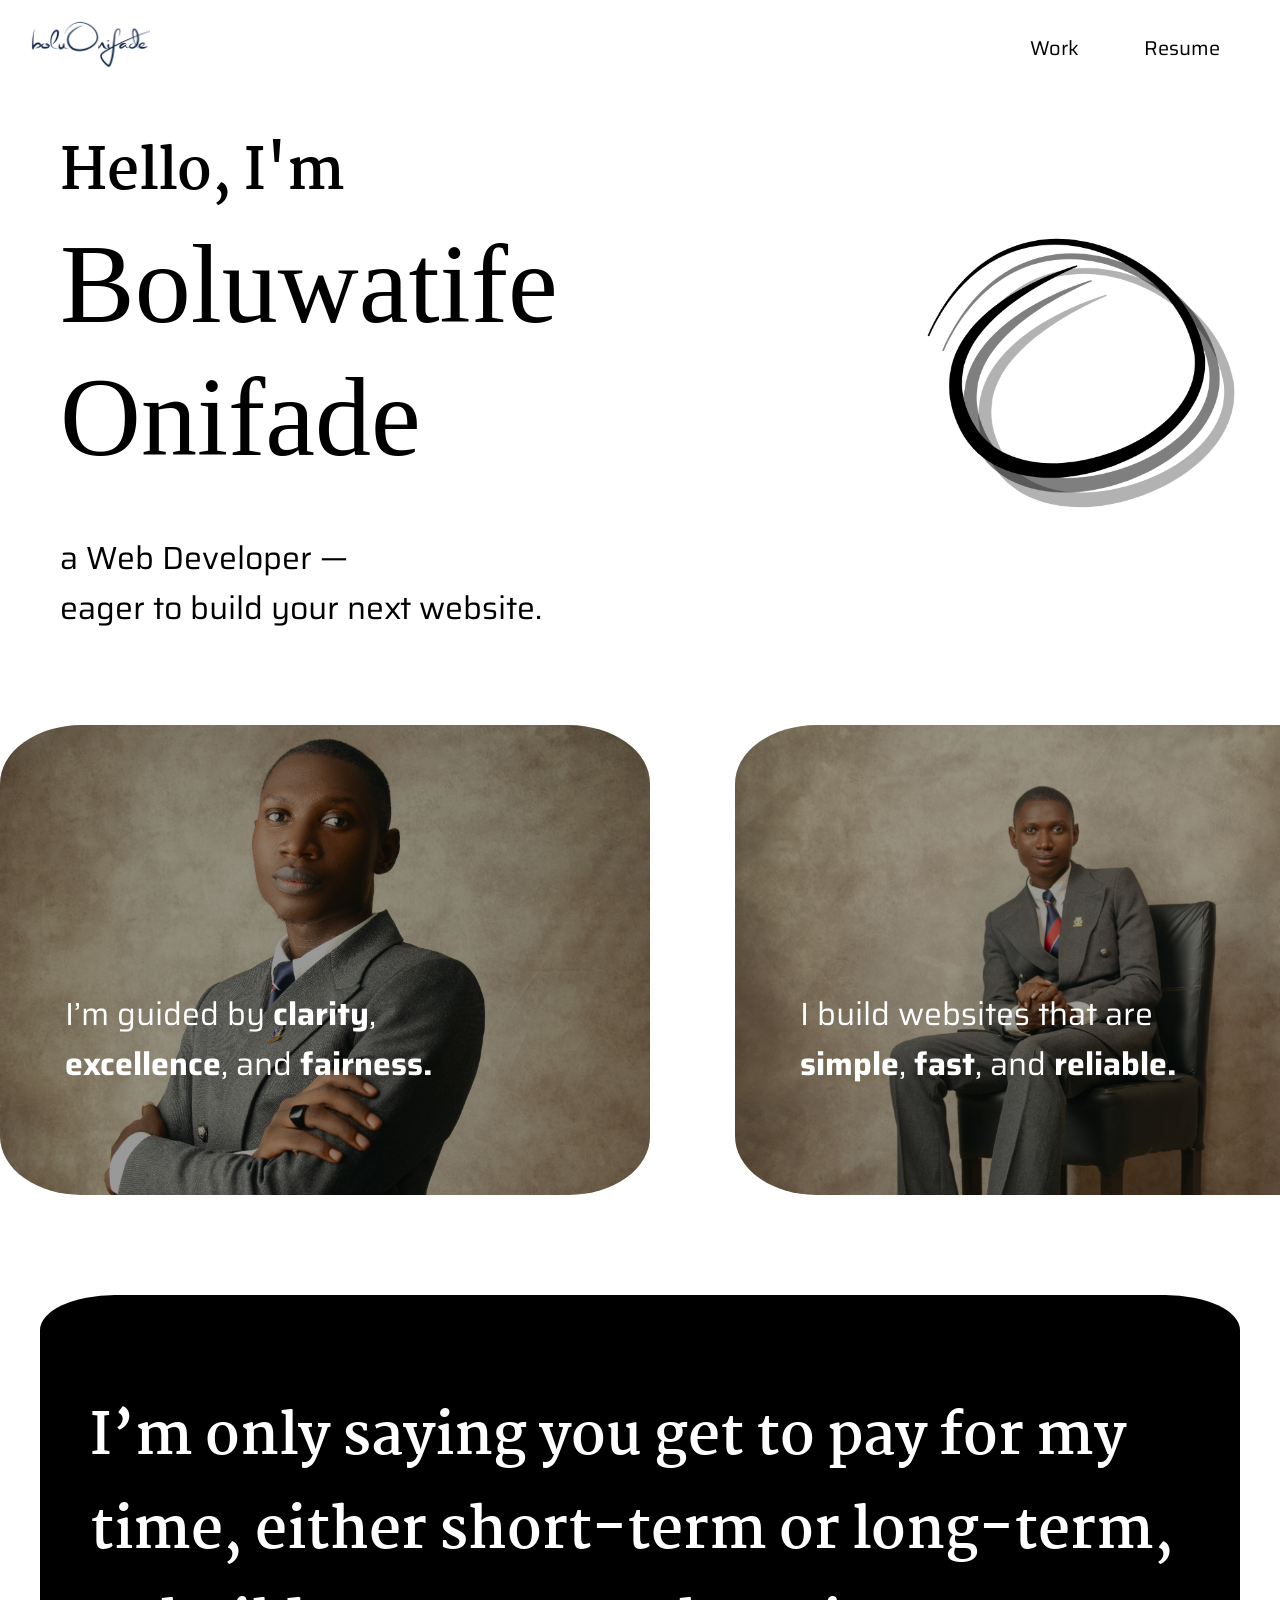
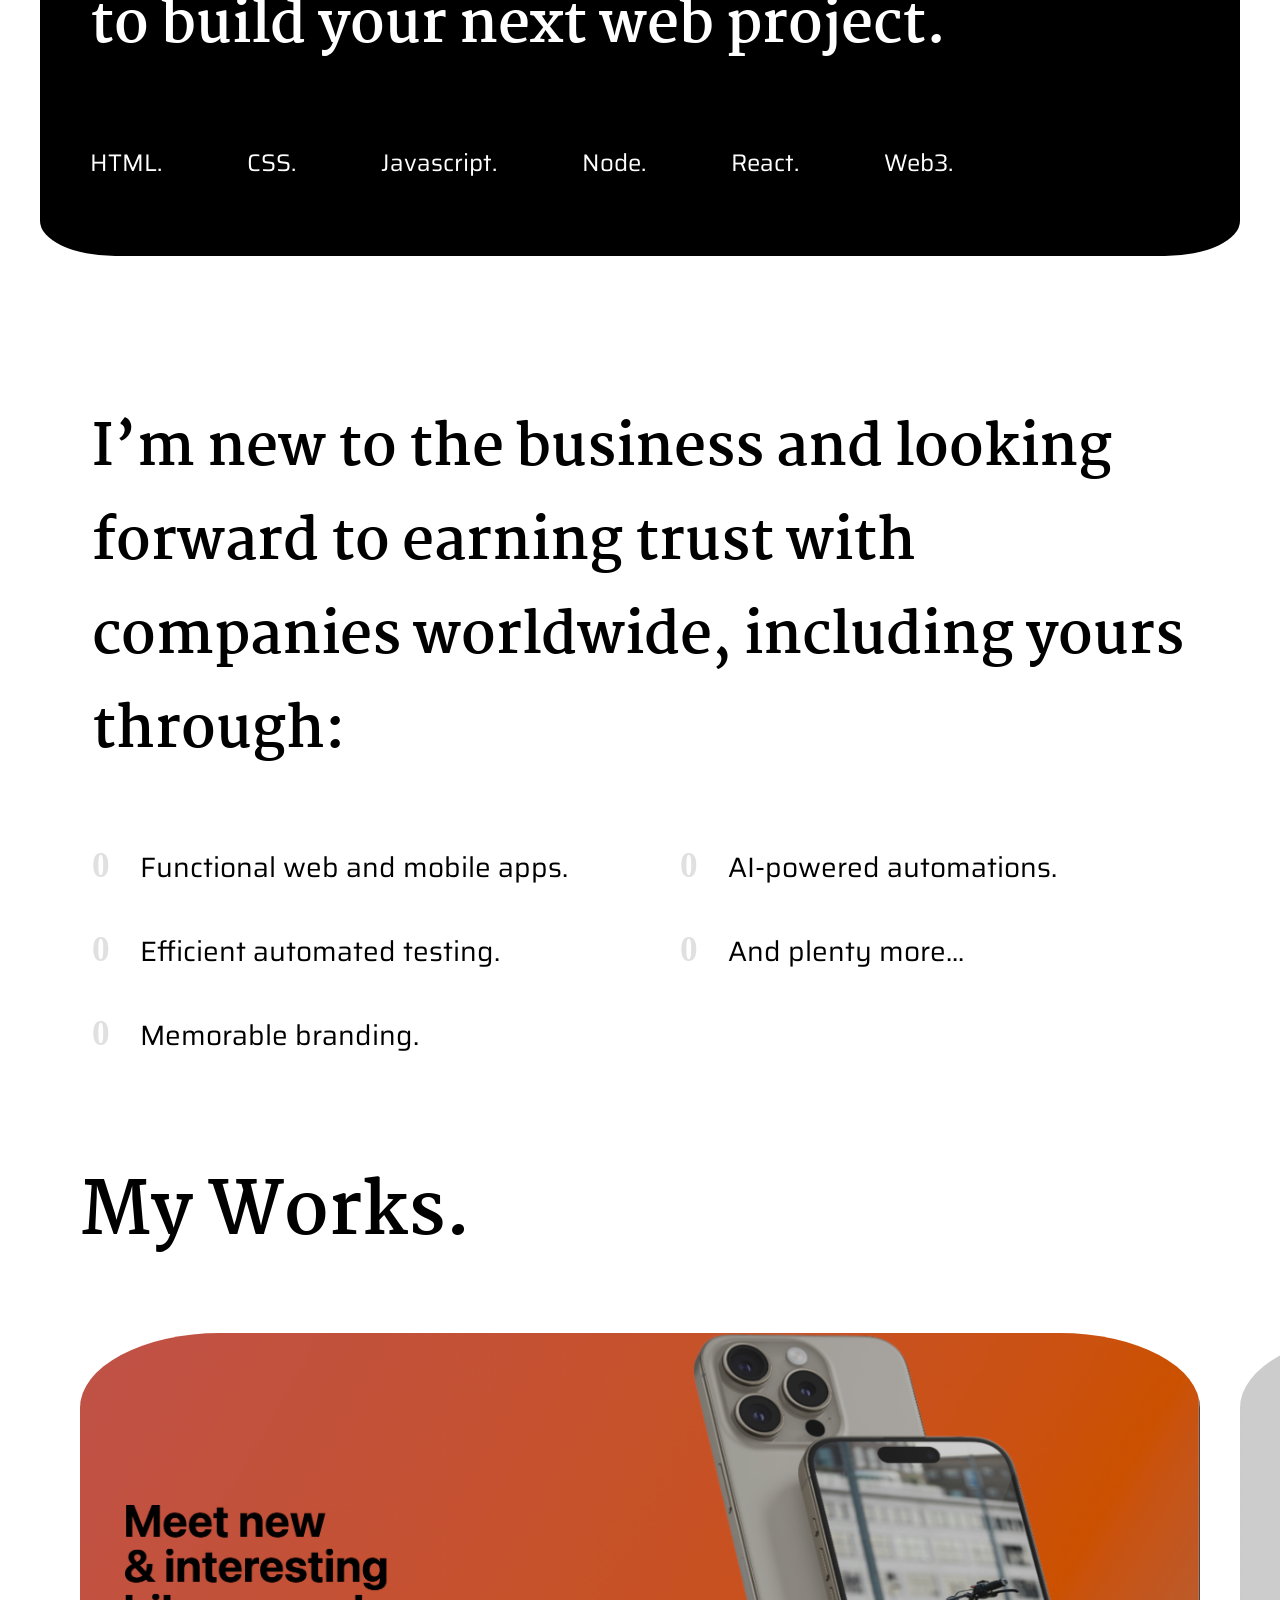
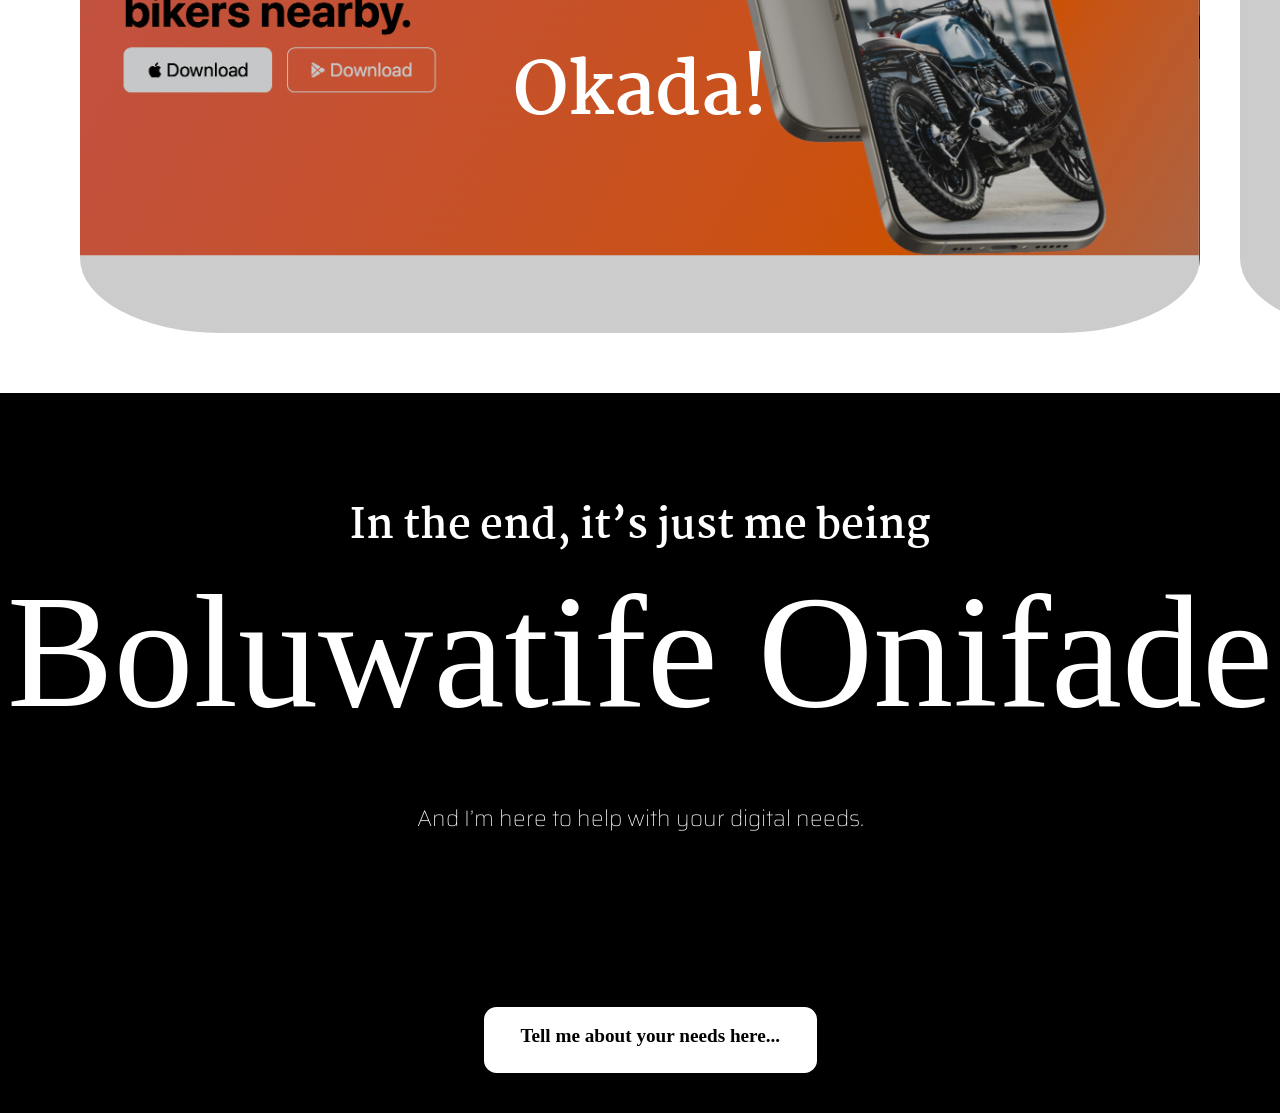
==== commit b618cb6e: "Add files via upload" ====
--- a/index.html
+++ b/index.html
@@ -112,7 +112,7 @@
       <div class="cover-services">
         <div>
           <h1 class="service-text">
-            I’m new to the business and look forward to earning trust with
+            I’m new to the business and looking forward to earning trust with
             companies worldwide, including yours through:
           </h1>
         </div>
